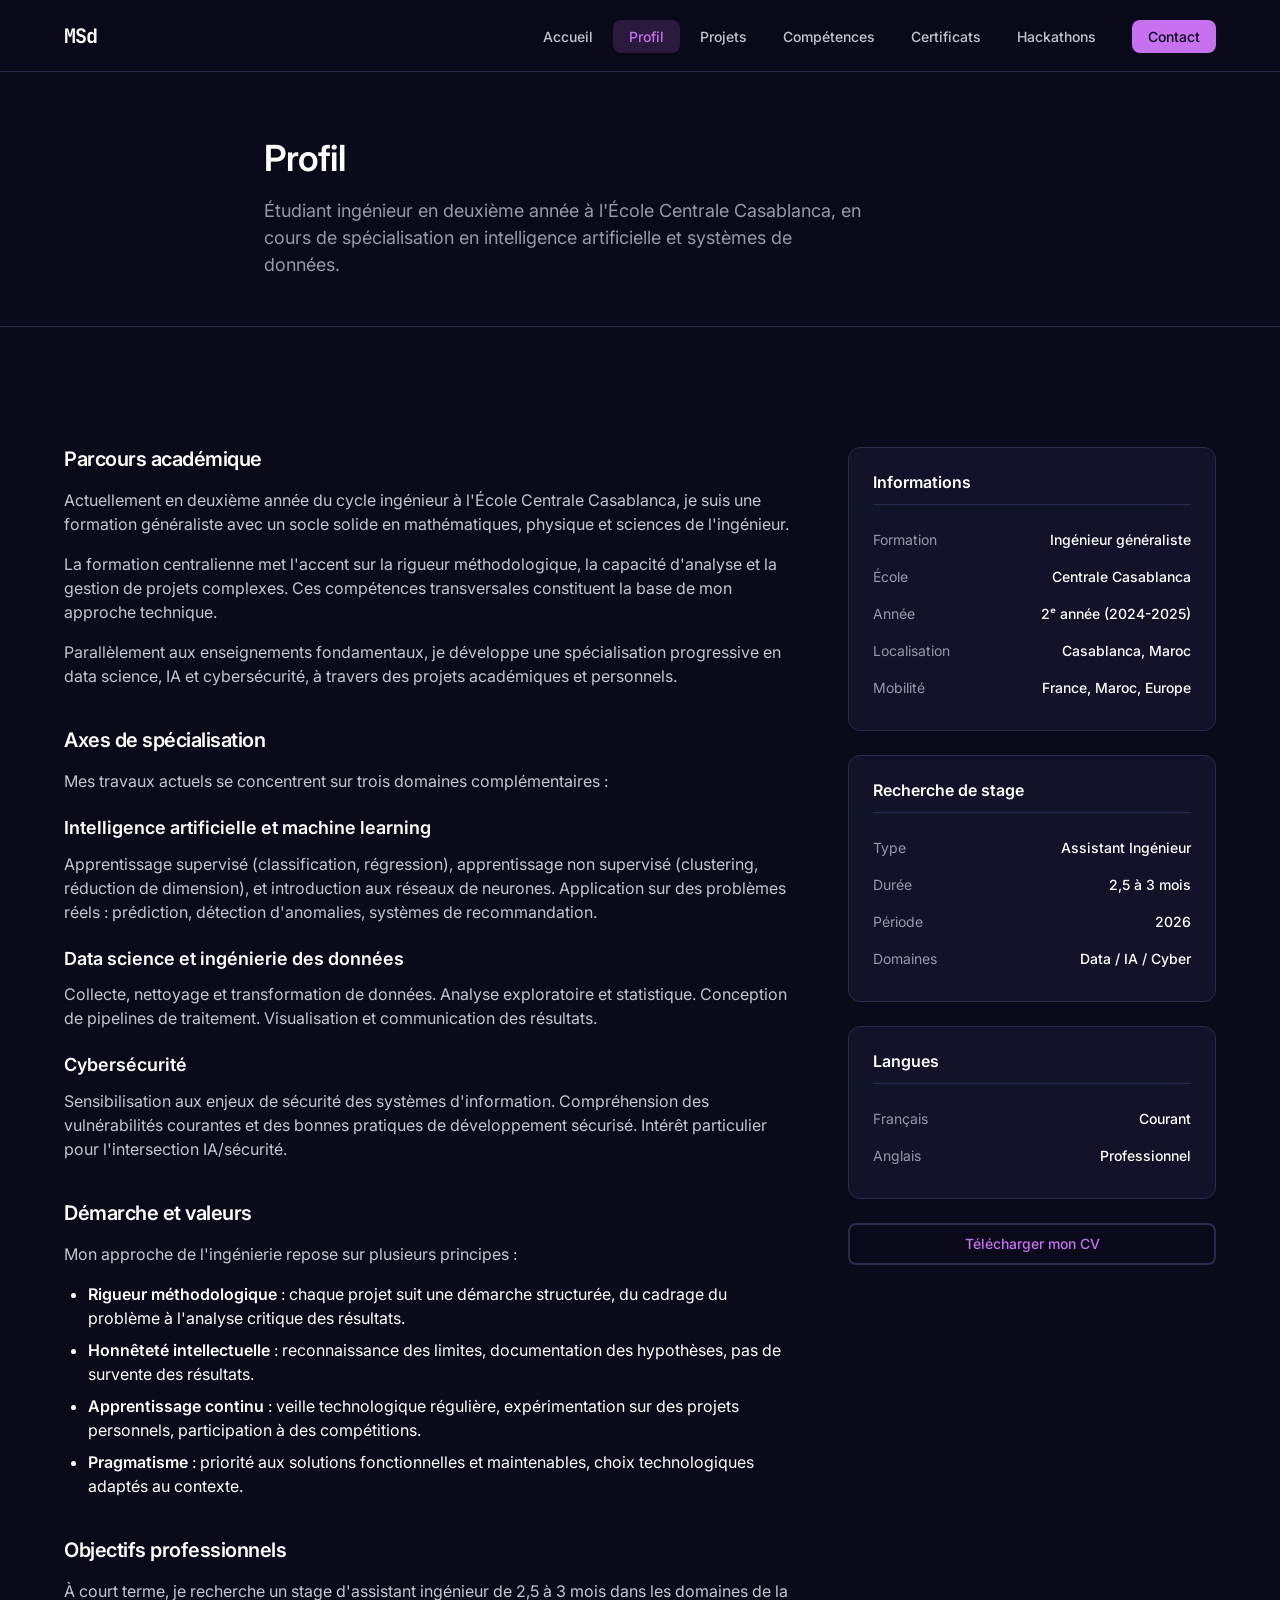
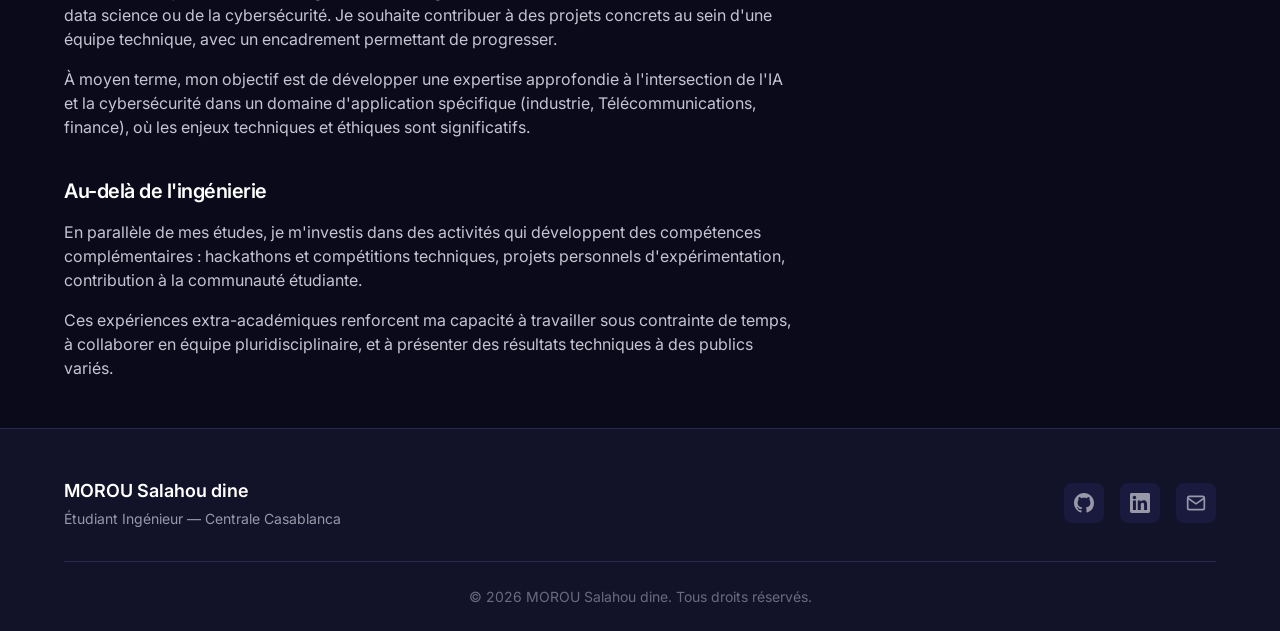
==== about.html @ 81074c02 "Initial commit:portfolio" ====
<!DOCTYPE html>
<html lang="fr">
<head>
    <meta charset="UTF-8">
    <meta name="viewport" content="width=device-width, initial-scale=1.0">
    <meta name="description" content="Profil de MOROU Salahou dine - Étudiant ingénieur centralien spécialisé en IA et Data Science.">
    
    <title>Profil | MOROU Salahou dine</title>
    
    <link rel="preconnect" href="https://fonts.googleapis.com">
    <link rel="preconnect" href="https://fonts.gstatic.com" crossorigin>
    <link href="https://fonts.googleapis.com/css2?family=Inter:wght@300;400;500;600;700&family=JetBrains+Mono:wght@400;500&display=swap" rel="stylesheet">
    
    <link rel="stylesheet" href="css/variables.css">
    <link rel="stylesheet" href="css/base.css">
    <link rel="stylesheet" href="css/components.css">
    <link rel="stylesheet" href="css/layout.css">
    <link rel="stylesheet" href="css/pages.css">
    
    <link rel="icon" type="image/svg+xml" href="assets/favicon.svg">
</head>
<body>
    <!-- Navigation -->
    <nav class="navbar" id="navbar">
        <div class="nav-container">
            <a href="index.html" class="nav-logo">
                <span class="logo-text">MSd</span>
            </a>
            
            <button class="nav-toggle" id="navToggle" aria-label="Menu">
                <span class="hamburger"></span>
            </button>
            
            <ul class="nav-menu" id="navMenu">
                <li><a href="index.html" class="nav-link">Accueil</a></li>
                <li><a href="about.html" class="nav-link active">Profil</a></li>
                <li><a href="projects.html" class="nav-link">Projets</a></li>
                <li><a href="skills.html" class="nav-link">Compétences</a></li>
                <li><a href="certificates.html" class="nav-link">Certificats</a></li>
                <li><a href="hackathons.html" class="nav-link">Hackathons</a></li>
                <li><a href="contact.html" class="nav-link nav-link--cta">Contact</a></li>
            </ul>
        </div>
    </nav>

    <!-- Page Header -->
    <header class="page-header">
        <div class="container">
            <h1 class="page-title">Profil</h1>
            <p class="page-description">
                Étudiant ingénieur en deuxième année à l'École Centrale Casablanca, 
                en cours de spécialisation en intelligence artificielle et systèmes de données.
            </p>
        </div>
    </header>

    <!-- Main Content -->
    <main class="main-content">
        <div class="container">
            <div class="about-content">
                <!-- Main Column -->
                <div class="about-main">
                    <h2>Parcours académique</h2>
                    <p>
                        Actuellement en deuxième année du cycle ingénieur à l'École Centrale 
                        Casablanca, je suis une formation généraliste avec un socle solide en 
                        mathématiques, physique et sciences de l'ingénieur.
                    </p>
                    <p>
                        La formation centralienne met l'accent sur la rigueur méthodologique, 
                        la capacité d'analyse et la gestion de projets complexes. Ces compétences 
                        transversales constituent la base de mon approche technique.
                    </p>
                    <p>
                        Parallèlement aux enseignements fondamentaux, je développe une 
                        spécialisation progressive en data science, IA et cybersécurité, 
                        à travers des projets académiques et personnels.
                    </p>

                    <h2>Axes de spécialisation</h2>
                    <p>
                        Mes travaux actuels se concentrent sur trois domaines complémentaires :
                    </p>
                    
                    <h3 style="font-size: var(--text-lg); margin-top: var(--space-6); margin-bottom: var(--space-3);">
                        Intelligence artificielle et machine learning
                    </h3>
                    <p>
                        Apprentissage supervisé (classification, régression), apprentissage non 
                        supervisé (clustering, réduction de dimension), et introduction aux 
                        réseaux de neurones. Application sur des problèmes réels : prédiction, 
                        détection d'anomalies, systèmes de recommandation.
                    </p>

                    <h3 style="font-size: var(--text-lg); margin-top: var(--space-6); margin-bottom: var(--space-3);">
                        Data science et ingénierie des données
                    </h3>
                    <p>
                        Collecte, nettoyage et transformation de données. Analyse exploratoire 
                        et statistique. Conception de pipelines de traitement. Visualisation 
                        et communication des résultats.
                    </p>

                    <h3 style="font-size: var(--text-lg); margin-top: var(--space-6); margin-bottom: var(--space-3);">
                        Cybersécurité
                    </h3>
                    <p>
                        Sensibilisation aux enjeux de sécurité des systèmes d'information. 
                        Compréhension des vulnérabilités courantes et des bonnes pratiques 
                        de développement sécurisé. Intérêt particulier pour l'intersection 
                        IA/sécurité.
                    </p>

                    <h2>Démarche et valeurs</h2>
                    <p>
                        Mon approche de l'ingénierie repose sur plusieurs principes :
                    </p>
                    <ul style="list-style-type: disc; padding-left: var(--space-6); margin-bottom: var(--space-4);">
                        <li style="margin-bottom: var(--space-2);">
                            <strong>Rigueur méthodologique</strong> : chaque projet suit une 
                            démarche structurée, du cadrage du problème à l'analyse critique 
                            des résultats.
                        </li>
                        <li style="margin-bottom: var(--space-2);">
                            <strong>Honnêteté intellectuelle</strong> : reconnaissance des 
                            limites, documentation des hypothèses, pas de survente des résultats.
                        </li>
                        <li style="margin-bottom: var(--space-2);">
                            <strong>Apprentissage continu</strong> : veille technologique 
                            régulière, expérimentation sur des projets personnels, 
                            participation à des compétitions.
                        </li>
                        <li style="margin-bottom: var(--space-2);">
                            <strong>Pragmatisme</strong> : priorité aux solutions fonctionnelles 
                            et maintenables, choix technologiques adaptés au contexte.
                        </li>
                    </ul>

                    <h2>Objectifs professionnels</h2>
                    <p>
                        À court terme, je recherche un stage d'assistant ingénieur de 2,5 à 3 mois 
                        dans les domaines de la data science ou de la cybersécurité. Je souhaite contribuer à des projets concrets au sein 
                        d'une équipe technique, avec un encadrement permettant de progresser.
                    </p>
                    <p>
                        À moyen terme, mon objectif est de développer une expertise approfondie 
                        à l'intersection de l'IA et la cybersécurité dans un domaine d'application spécifique 
                        (industrie, Télécommunications, finance), où les enjeux techniques 
                        et éthiques sont significatifs.
                    </p>

                    <h2>Au-delà de l'ingénierie</h2>
                    <p>
                        En parallèle de mes études, je m'investis dans des activités qui 
                        développent des compétences complémentaires : hackathons et 
                        compétitions techniques, projets personnels d'expérimentation, 
                        contribution à la communauté étudiante.
                    </p>
                    <p>
                        Ces expériences extra-académiques renforcent ma capacité à travailler 
                        sous contrainte de temps, à collaborer en équipe pluridisciplinaire, 
                        et à présenter des résultats techniques à des publics variés.
                    </p>
                </div>

                <!-- Sidebar -->
                <aside class="about-sidebar">
                    <div class="info-card">
                        <h3>Informations</h3>
                        <div class="info-item">
                            <span class="info-label">Formation</span>
                            <span class="info-value">Ingénieur généraliste</span>
                        </div>
                        <div class="info-item">
                            <span class="info-label">École</span>
                            <span class="info-value">Centrale Casablanca</span>
                        </div>
                        <div class="info-item">
                            <span class="info-label">Année</span>
                            <span class="info-value">2ᵉ année (2024-2025)</span>
                        </div>
                        <div class="info-item">
                            <span class="info-label">Localisation</span>
                            <span class="info-value">Casablanca, Maroc</span>
                        </div>
                        <div class="info-item">
                            <span class="info-label">Mobilité</span>
                            <span class="info-value">France, Maroc, Europe</span>
                        </div>
                    </div>

                    <div class="info-card">
                        <h3>Recherche de stage</h3>
                        <div class="info-item">
                            <span class="info-label">Type</span>
                            <span class="info-value">Assistant Ingénieur</span>
                        </div>
                        <div class="info-item">
                            <span class="info-label">Durée</span>
                            <span class="info-value">2,5 à 3 mois</span>
                        </div>
                        <div class="info-item">
                            <span class="info-label">Période</span>
                            <span class="info-value">2026</span>
                        </div>
                        <div class="info-item">
                            <span class="info-label">Domaines</span>
                            <span class="info-value">Data / IA / Cyber</span>
                        </div>
                    </div>

                    <div class="info-card">
                        <h3>Langues</h3>
                        <div class="info-item">
                            <span class="info-label">Français</span>
                            <span class="info-value">Courant</span>
                        </div>
                        <div class="info-item">
                            <span class="info-label">Anglais</span>
                            <span class="info-value">Professionnel</span>
                        </div>
                        
                    </div>

                    <a href="assets/cv-morou-salahou-dine.pdf" class="btn btn--primary" style="width: 100%;" download>
                        Télécharger mon CV
                    </a>
                </aside>
            </div>
        </div>
    </main>

    <!-- Footer -->
    <footer class="footer">
        <div class="container">
            <div class="footer-content">
                <div class="footer-info">
                    <p class="footer-name">MOROU Salahou dine</p>
                    <p class="footer-role">Étudiant Ingénieur — Centrale Casablanca</p>
                </div>
                
                <div class="footer-links">
                    <a href="https://github.com/" target="_blank" rel="noopener noreferrer" aria-label="GitHub">
                        <svg width="20" height="20" viewBox="0 0 24 24" fill="currentColor">
                            <path d="M12 0C5.37 0 0 5.37 0 12c0 5.31 3.435 9.795 8.205 11.385.6.105.825-.255.825-.57 0-.285-.015-1.23-.015-2.235-3.015.555-3.795-.735-4.035-1.41-.135-.345-.72-1.41-1.23-1.695-.42-.225-1.02-.78-.015-.795.945-.015 1.62.87 1.845 1.23 1.08 1.815 2.805 1.305 3.495.99.105-.78.42-1.305.765-1.605-2.67-.3-5.46-1.335-5.46-5.925 0-1.305.465-2.385 1.23-3.225-.12-.3-.54-1.53.12-3.18 0 0 1.005-.315 3.3 1.23.96-.27 1.98-.405 3-.405s2.04.135 3 .405c2.295-1.56 3.3-1.23 3.3-1.23.66 1.65.24 2.88.12 3.18.765.84 1.23 1.905 1.23 3.225 0 4.605-2.805 5.625-5.475 5.925.435.375.81 1.095.81 2.22 0 1.605-.015 2.895-.015 3.3 0 .315.225.69.825.57A12.02 12.02 0 0024 12c0-6.63-5.37-12-12-12z"/>
                        </svg>
                    </a>
                    <a href="https://linkedin.com/" target="_blank" rel="noopener noreferrer" aria-label="LinkedIn">
                        <svg width="20" height="20" viewBox="0 0 24 24" fill="currentColor">
                            <path d="M20.447 20.452h-3.554v-5.569c0-1.328-.027-3.037-1.852-3.037-1.853 0-2.136 1.445-2.136 2.939v5.667H9.351V9h3.414v1.561h.046c.477-.9 1.637-1.85 3.37-1.85 3.601 0 4.267 2.37 4.267 5.455v6.286zM5.337 7.433c-1.144 0-2.063-.926-2.063-2.065 0-1.138.92-2.063 2.063-2.063 1.14 0 2.064.925 2.064 2.063 0 1.139-.925 2.065-2.064 2.065zm1.782 13.019H3.555V9h3.564v11.452zM22.225 0H1.771C.792 0 0 .774 0 1.729v20.542C0 23.227.792 24 1.771 24h20.451C23.2 24 24 23.227 24 22.271V1.729C24 .774 23.2 0 22.222 0h.003z"/>
                        </svg>
                    </a>
                    <a href="mailto:contact@example.com" aria-label="Email">
                        <svg width="20" height="20" viewBox="0 0 24 24" fill="none" stroke="currentColor" stroke-width="2">
                            <path d="M4 4h16c1.1 0 2 .9 2 2v12c0 1.1-.9 2-2 2H4c-1.1 0-2-.9-2-2V6c0-1.1.9-2 2-2z"/>
                            <polyline points="22,6 12,13 2,6"/>
                        </svg>
                    </a>
                </div>
            </div>
            
            <div class="footer-bottom">
                <p>&copy; 2026 MOROU Salahou dine. Tous droits réservés.</p>
            </div>
        </div>
    </footer>

    <script src="js/main.js"></script>
</body>
</html>
---- css/variables.css ----
/*
 * Design System - Portfolio MOROU Salahou dine
 * 
 * Palette de couleurs : sobre, professionnelle, orientée ingénieur
 * - Bleu foncé : sérieux, confiance, technologie
 * - Gris neutres : clarté, lisibilité
 * - Accent cyan : modernité sans excès
 * 
 * Typographie :
 * - Inter : corps de texte (lisibilité optimale)
 * - JetBrains Mono : code et éléments techniques
 */

:root {
    /* ========================================
       COULEURS PRINCIPALES
       ======================================== */
    
    /* Couleurs de base - Thème sombre violet/bleu */
    --color-bg-primary: #0a0a1a;
    --color-bg-secondary: #121229;
    --color-bg-tertiary: #1a1a3e;
    --color-bg-code: #0a0a1a;
    
    /* Texte */
    --color-text-primary: #ffffff;
    --color-text-secondary: #c5c5d2;
    --color-text-tertiary: #9898a9;
    --color-text-muted: #6b6b7d;
    --color-text-inverse: #0a0a1a;
    
    /* Accent principal - Violet/Rose */
    --color-accent-primary: #c770f0;
    --color-accent-primary-hover: #b055d8;
    --color-accent-primary-light: #2a1a3e;
    
    /* Accent secondaire - Rose/Magenta */
    --color-accent-secondary: #dd5ba8;
    --color-accent-secondary-hover: #c74897;
    --color-accent-secondary-light: #3a1a2e;
    
    /* États et feedback */
    --color-success: #059669;
    --color-success-light: #D1FAE5;
    --color-warning: #D97706;
    --color-warning-light: #FEF3C7;
    --color-error: #DC2626;
    --color-error-light: #FEE2E2;
    
    /* Bordures et séparateurs */
    --color-border: #2a2a4e;
    --color-border-light: #1a1a3e;
    --color-border-focus: #c770f0;
    
    /* Ombres */
    --shadow-sm: 0 1px 2px 0 rgba(0, 0, 0, 0.05);
    --shadow-md: 0 4px 6px -1px rgba(0, 0, 0, 0.1), 0 2px 4px -1px rgba(0, 0, 0, 0.06);
    --shadow-lg: 0 10px 15px -3px rgba(0, 0, 0, 0.1), 0 4px 6px -2px rgba(0, 0, 0, 0.05);
    --shadow-xl: 0 20px 25px -5px rgba(0, 0, 0, 0.1), 0 10px 10px -5px rgba(0, 0, 0, 0.04);
    
    /* ========================================
       TYPOGRAPHIE
       ======================================== */
    
    /* Familles de polices */
    --font-sans: 'Inter', -apple-system, BlinkMacSystemFont, 'Segoe UI', Roboto, sans-serif;
    --font-mono: 'JetBrains Mono', 'Fira Code', 'Consolas', monospace;
    
    /* Tailles de police */
    --text-xs: 0.75rem;      /* 12px */
    --text-sm: 0.875rem;     /* 14px */
    --text-base: 1rem;       /* 16px */
    --text-lg: 1.125rem;     /* 18px */
    --text-xl: 1.25rem;      /* 20px */
    --text-2xl: 1.5rem;      /* 24px */
    --text-3xl: 1.875rem;    /* 30px */
    --text-4xl: 2.25rem;     /* 36px */
    --text-5xl: 3rem;        /* 48px */
    
    /* Hauteurs de ligne */
    --leading-tight: 1.25;
    --leading-snug: 1.375;
    --leading-normal: 1.5;
    --leading-relaxed: 1.625;
    --leading-loose: 2;
    
    /* Graisse de police */
    --font-light: 300;
    --font-normal: 400;
    --font-medium: 500;
    --font-semibold: 600;
    --font-bold: 700;
    
    /* Espacement des lettres */
    --tracking-tight: -0.025em;
    --tracking-normal: 0;
    --tracking-wide: 0.025em;
    
    /* ========================================
       ESPACEMENTS
       ======================================== */
    
    --space-1: 0.25rem;   /* 4px */
    --space-2: 0.5rem;    /* 8px */
    --space-3: 0.75rem;   /* 12px */
    --space-4: 1rem;      /* 16px */
    --space-5: 1.25rem;   /* 20px */
    --space-6: 1.5rem;    /* 24px */
    --space-8: 2rem;      /* 32px */
    --space-10: 2.5rem;   /* 40px */
    --space-12: 3rem;     /* 48px */
    --space-16: 4rem;     /* 64px */
    --space-20: 5rem;     /* 80px */
    --space-24: 6rem;     /* 96px */
    
    /* ========================================
       LAYOUT
       ======================================== */
    
    --container-max: 1200px;
    --container-narrow: 800px;
    --container-wide: 1400px;
    
    --navbar-height: 72px;
    
    /* Rayons de bordure */
    --radius-sm: 0.25rem;  /* 4px */
    --radius-md: 0.5rem;   /* 8px */
    --radius-lg: 0.75rem;  /* 12px */
    --radius-xl: 1rem;     /* 16px */
    --radius-full: 9999px;
    
    /* ========================================
       TRANSITIONS
       ======================================== */
    
    --transition-fast: 150ms ease;
    --transition-normal: 250ms ease;
    --transition-slow: 350ms ease;
    
    /* ========================================
       Z-INDEX
       ======================================== */
    
    --z-dropdown: 100;
    --z-sticky: 200;
    --z-fixed: 300;
    --z-modal-backdrop: 400;
    --z-modal: 500;
    --z-tooltip: 600;
}

/* ========================================
   MODE SOMBRE (optionnel)
   ======================================== */

@media (prefers-color-scheme: dark) {
    :root {
        --color-bg-primary: #0F172A;
        --color-bg-secondary: #1E293B;
        --color-bg-tertiary: #334155;
        --color-bg-code: #0F172A;
        
        --color-text-primary: #F8FAFC;
        --color-text-secondary: #CBD5E1;
        --color-text-tertiary: #94A3B8;
        --color-text-muted: #64748B;
        
        --color-accent-primary: #3B82F6;
        --color-accent-primary-hover: #60A5FA;
        --color-accent-primary-light: #1E3A5F;
        
        --color-accent-secondary: #22D3EE;
        --color-accent-secondary-hover: #67E8F9;
        --color-accent-secondary-light: #164E63;
        
        --color-border: #334155;
        --color-border-light: #1E293B;
        --color-border-focus: #3B82F6;
        
        --shadow-sm: 0 1px 2px 0 rgba(0, 0, 0, 0.3);
        --shadow-md: 0 4px 6px -1px rgba(0, 0, 0, 0.4), 0 2px 4px -1px rgba(0, 0, 0, 0.3);
        --shadow-lg: 0 10px 15px -3px rgba(0, 0, 0, 0.4), 0 4px 6px -2px rgba(0, 0, 0, 0.3);
    }
}
---- css/base.css ----
/*
 * Styles de base - Reset et éléments fondamentaux
 */

/* Reset CSS moderne */
*,
*::before,
*::after {
    box-sizing: border-box;
    margin: 0;
    padding: 0;
}

/* Comportement de scroll fluide */
html {
    scroll-behavior: smooth;
    -webkit-text-size-adjust: 100%;
}

/* Corps du document */
body {
    font-family: var(--font-sans);
    font-size: var(--text-base);
    font-weight: var(--font-normal);
    line-height: var(--leading-normal);
    color: var(--color-text-primary);
    background-color: var(--color-bg-primary);
    -webkit-font-smoothing: antialiased;
    -moz-osx-font-smoothing: grayscale;
}

/* Liens */
a {
    color: var(--color-accent-primary);
    text-decoration: none;
    transition: color var(--transition-fast);
}

a:hover {
    color: var(--color-accent-primary-hover);
}

a:focus-visible {
    outline: 2px solid var(--color-border-focus);
    outline-offset: 2px;
    border-radius: var(--radius-sm);
}

/* Images */
img,
picture,
video,
canvas,
svg {
    display: block;
    max-width: 100%;
    height: auto;
}

/* Formulaires */
input,
button,
textarea,
select {
    font: inherit;
    color: inherit;
}

button {
    cursor: pointer;
    background: none;
    border: none;
}

/* Listes */
ul,
ol {
    list-style: none;
}

/* Titres */
h1, h2, h3, h4, h5, h6 {
    font-weight: var(--font-semibold);
    line-height: var(--leading-tight);
    color: var(--color-text-primary);
}

h1 {
    font-size: var(--text-4xl);
    letter-spacing: var(--tracking-tight);
}

h2 {
    font-size: var(--text-3xl);
    letter-spacing: var(--tracking-tight);
}

h3 {
    font-size: var(--text-xl);
}

h4 {
    font-size: var(--text-lg);
}

/* Paragraphes */
p {
    margin-bottom: var(--space-4);
    color: var(--color-text-secondary);
}

p:last-child {
    margin-bottom: 0;
}

/* Strong et emphasis */
strong {
    font-weight: var(--font-semibold);
    color: var(--color-text-primary);
}

em {
    font-style: italic;
}

/* Code inline */
code {
    font-family: var(--font-mono);
    font-size: 0.9em;
    padding: 0.125em 0.375em;
    background-color: var(--color-bg-tertiary);
    border-radius: var(--radius-sm);
}

/* Blocs de code */
pre {
    font-family: var(--font-mono);
    font-size: var(--text-sm);
    line-height: var(--leading-relaxed);
    overflow-x: auto;
    padding: var(--space-4);
    background-color: var(--color-bg-code);
    border-radius: var(--radius-md);
}

pre code {
    padding: 0;
    background: none;
    font-size: inherit;
}

/* Blockquotes */
blockquote {
    padding-left: var(--space-4);
    border-left: 3px solid var(--color-accent-primary);
    color: var(--color-text-secondary);
    font-style: italic;
}

/* Tables */
table {
    width: 100%;
    border-collapse: collapse;
}

th,
td {
    padding: var(--space-3) var(--space-4);
    text-align: left;
    border-bottom: 1px solid var(--color-border);
}

th {
    font-weight: var(--font-semibold);
    color: var(--color-text-primary);
    background-color: var(--color-bg-tertiary);
}

/* HR */
hr {
    border: none;
    border-top: 1px solid var(--color-border);
    margin: var(--space-8) 0;
}

/* Selection */
::selection {
    background-color: var(--color-accent-primary);
    color: var(--color-text-inverse);
}

/* Focus visible pour accessibilité */
:focus-visible {
    outline: 2px solid var(--color-border-focus);
    outline-offset: 2px;
}

/* Scroll bar personnalisée */
::-webkit-scrollbar {
    width: 8px;
    height: 8px;
}

::-webkit-scrollbar-track {
    background: var(--color-bg-tertiary);
}

::-webkit-scrollbar-thumb {
    background: var(--color-text-muted);
    border-radius: var(--radius-full);
}

::-webkit-scrollbar-thumb:hover {
    background: var(--color-text-tertiary);
}

/* Utilitaires de visibilité */
.sr-only {
    position: absolute;
    width: 1px;
    height: 1px;
    padding: 0;
    margin: -1px;
    overflow: hidden;
    clip: rect(0, 0, 0, 0);
    white-space: nowrap;
    border: 0;
}

/* Container principal */
.container {
    width: 100%;
    max-width: var(--container-max);
    margin: 0 auto;
    padding: 0 var(--space-6);
}

.container--narrow {
    max-width: var(--container-narrow);
}

.container--wide {
    max-width: var(--container-wide);
}

/* Sections */
.section {
    padding: var(--space-20) 0;
}

.section-title {
    margin-bottom: var(--space-4);
}

.section-subtitle {
    font-size: var(--text-lg);
    color: var(--color-text-tertiary);
    max-width: 600px;
}

.section-header {
    display: flex;
    justify-content: space-between;
    align-items: flex-start;
    gap: var(--space-6);
    margin-bottom: var(--space-10);
    flex-wrap: wrap;
}

/* Responsive */
@media (max-width: 768px) {
    h1 {
        font-size: var(--text-3xl);
    }
    
    h2 {
        font-size: var(--text-2xl);
    }
    
    .section {
        padding: var(--space-12) 0;
    }
    
    .container {
        padding: 0 var(--space-4);
    }
}
---- css/components.css ----
/*
 * Composants réutilisables
 */

/* ========================================
   BOUTONS
   ======================================== */

.btn {
    display: inline-flex;
    align-items: center;
    justify-content: center;
    gap: var(--space-2);
    padding: var(--space-3) var(--space-6);
    font-size: var(--text-sm);
    font-weight: var(--font-medium);
    line-height: 1;
    text-decoration: none;
    border-radius: var(--radius-md);
    transition: all var(--transition-fast);
    cursor: pointer;
    border: 2px solid transparent;
}

.btn:focus-visible {
    outline: 2px solid var(--color-border-focus);
    outline-offset: 2px;
}

/* Bouton primaire */
.btn--primary {
    background-color: transparent;
    color: var(--color-accent-primary);
    border-color: var(--color-border);
}

.btn--primary:hover {
    background-color: var(--color-bg-tertiary);
    border-color: var(--color-accent-primary);
    color: var(--color-accent-primary);
}

/* Bouton secondaire */
.btn--secondary {
    background-color: transparent;
    color: var(--color-accent-primary);
    border-color: var(--color-border);
}

.btn--secondary:hover {
    background-color: var(--color-bg-tertiary);
    border-color: var(--color-accent-primary);
    color: var(--color-accent-primary);
}

/* Bouton ghost */
.btn--ghost {
    background-color: transparent;
    color: var(--color-text-secondary);
    padding: var(--space-2) var(--space-4);
}

.btn--ghost:hover {
    color: var(--color-accent-primary);
    background-color: var(--color-accent-primary-light);
}

/* Tailles */
.btn--small {
    padding: var(--space-2) var(--space-4);
    font-size: var(--text-xs);
}

.btn--large {
    padding: var(--space-4) var(--space-8);
    font-size: var(--text-base);
}

/* ========================================
   BADGES / TAGS
   ======================================== */

.badge {
    display: inline-flex;
    align-items: center;
    padding: var(--space-1) var(--space-3);
    font-size: var(--text-xs);
    font-weight: var(--font-medium);
    border-radius: var(--radius-full);
    background-color: var(--color-bg-tertiary);
    color: var(--color-text-secondary);
}

.badge--primary {
    background-color: var(--color-accent-primary-light);
    color: var(--color-accent-primary);
}

.badge--secondary {
    background-color: var(--color-accent-secondary-light);
    color: var(--color-accent-secondary);
}

.badge--success {
    background-color: var(--color-success-light);
    color: var(--color-success);
}

/* ========================================
   CARDS
   ======================================== */

.card {
    background-color: var(--color-bg-secondary);
    border: 1px solid var(--color-border);
    border-radius: var(--radius-lg);
    padding: var(--space-6);
    transition: all var(--transition-normal);
    position: relative;
    overflow: hidden;
}

.card::before {
    content: '';
    position: absolute;
    top: 0;
    left: 0;
    width: 100%;
    height: 2px;
    background: linear-gradient(90deg, #c770f0, #dd5ba8);
    transform: scaleX(0);
    transform-origin: left;
    transition: transform var(--transition-normal);
}

.card:hover {
    box-shadow: var(--shadow-md), 0 0 30px rgba(199, 112, 240, 0.2);
    border-color: var(--color-accent-primary);
    transform: translateY(-8px);
}

.card:hover::before {
    transform: scaleX(1);
}

.card-header {
    display: flex;
    align-items: center;
    gap: var(--space-2);
    margin-bottom: var(--space-4);
}

.card-title {
    font-size: var(--text-lg);
    font-weight: var(--font-semibold);
    margin-bottom: var(--space-2);
}

.card-description {
    color: var(--color-text-tertiary);
    font-size: var(--text-sm);
}

/* ========================================
   FORMULAIRES
   ======================================== */

.form-group {
    margin-bottom: var(--space-6);
}

.form-label {
    display: block;
    font-size: var(--text-sm);
    font-weight: var(--font-medium);
    color: var(--color-text-primary);
    margin-bottom: var(--space-2);
}

.form-input,
.form-textarea,
.form-select {
    width: 100%;
    padding: var(--space-3) var(--space-4);
    font-size: var(--text-base);
    color: var(--color-text-primary);
    background-color: var(--color-bg-secondary);
    border: 1px solid var(--color-border);
    border-radius: var(--radius-md);
    transition: border-color var(--transition-fast), box-shadow var(--transition-fast);
}

.form-input:focus,
.form-textarea:focus,
.form-select:focus {
    outline: none;
    border-color: var(--color-border-focus);
    box-shadow: 0 0 0 3px var(--color-accent-primary-light);
}

.form-input::placeholder,
.form-textarea::placeholder {
    color: var(--color-text-muted);
}

.form-textarea {
    min-height: 150px;
    resize: vertical;
}

.form-hint {
    font-size: var(--text-sm);
    color: var(--color-text-muted);
    margin-top: var(--space-1);
}

.form-error {
    font-size: var(--text-sm);
    color: var(--color-error);
    margin-top: var(--space-1);
}

/* ========================================
   INDICATEUR DE STATUT
   ======================================== */

.status-indicator {
    width: 8px;
    height: 8px;
    border-radius: 50%;
    background-color: var(--color-success);
    animation: pulse 2s infinite;
}

@keyframes pulse {
    0%, 100% {
        opacity: 1;
    }
    50% {
        opacity: 0.5;
    }
}

/* ========================================
   PROGRESS BAR
   ======================================== */

.progress {
    height: 6px;
    background-color: var(--color-bg-tertiary);
    border-radius: var(--radius-full);
    overflow: hidden;
}

.progress-bar {
    height: 100%;
    background-color: var(--color-accent-primary);
    border-radius: var(--radius-full);
    transition: width var(--transition-slow);
}

.progress-bar--secondary {
    background-color: var(--color-accent-secondary);
}

/* ========================================
   SKILL LEVEL INDICATOR
   ======================================== */

.skill-level {
    display: flex;
    gap: var(--space-1);
}

.skill-level-dot {
    width: 8px;
    height: 8px;
    border-radius: 50%;
    background-color: var(--color-bg-tertiary);
}

.skill-level-dot.active {
    background-color: var(--color-accent-primary);
}

/* ========================================
   TIMELINE
   ======================================== */

.timeline {
    position: relative;
    padding-left: var(--space-8);
}

.timeline::before {
    content: '';
    position: absolute;
    left: 0;
    top: 0;
    bottom: 0;
    width: 2px;
    background-color: var(--color-border);
}

.timeline-item {
    position: relative;
    padding-bottom: var(--space-8);
}

.timeline-item:last-child {
    padding-bottom: 0;
}

.timeline-item::before {
    content: '';
    position: absolute;
    left: calc(-1 * var(--space-8) - 4px);
    top: 4px;
    width: 10px;
    height: 10px;
    border-radius: 50%;
    background-color: var(--color-accent-primary);
    border: 2px solid var(--color-bg-primary);
}

.timeline-date {
    font-size: var(--text-sm);
    color: var(--color-text-muted);
    margin-bottom: var(--space-1);
}

.timeline-title {
    font-weight: var(--font-semibold);
    margin-bottom: var(--space-2);
}

.timeline-content {
    color: var(--color-text-secondary);
}

/* ========================================
   TAGS / TECH STACK
   ======================================== */

.tag-list {
    display: flex;
    flex-wrap: wrap;
    gap: var(--space-2);
}

.tag {
    display: inline-block;
    padding: var(--space-1) var(--space-3);
    font-size: var(--text-xs);
    font-weight: var(--font-medium);
    font-family: var(--font-mono);
    color: var(--color-accent-secondary);
    background-color: var(--color-accent-secondary-light);
    border-radius: var(--radius-sm);
}

/* ========================================
   TOOLTIP
   ======================================== */

.tooltip {
    position: relative;
}

.tooltip::after {
    content: attr(data-tooltip);
    position: absolute;
    bottom: 100%;
    left: 50%;
    transform: translateX(-50%);
    padding: var(--space-2) var(--space-3);
    font-size: var(--text-xs);
    color: var(--color-text-inverse);
    background-color: var(--color-text-primary);
    border-radius: var(--radius-md);
    white-space: nowrap;
    opacity: 0;
    visibility: hidden;
    transition: all var(--transition-fast);
    pointer-events: none;
    margin-bottom: var(--space-2);
}

.tooltip:hover::after {
    opacity: 1;
    visibility: visible;
}

/* ========================================
   ALERT / CALLOUT
   ======================================== */

.alert {
    padding: var(--space-4);
    border-radius: var(--radius-md);
    border-left: 4px solid;
}

.alert--info {
    background-color: var(--color-accent-primary-light);
    border-color: var(--color-accent-primary);
    color: var(--color-accent-primary);
}

.alert--success {
    background-color: var(--color-success-light);
    border-color: var(--color-success);
    color: var(--color-success);
}

.alert--warning {
    background-color: var(--color-warning-light);
    border-color: var(--color-warning);
    color: var(--color-warning);
}

/* ========================================
   DIVIDER
   ======================================== */

.divider {
    height: 1px;
    background-color: var(--color-border);
    margin: var(--space-8) 0;
}

.divider--with-text {
    display: flex;
    align-items: center;
    gap: var(--space-4);
}

.divider--with-text::before,
.divider--with-text::after {
    content: '';
    flex: 1;
    height: 1px;
    background-color: var(--color-border);
}

/* ========================================
   ICON WRAPPER
   ======================================== */

.icon-wrapper {
    display: flex;
    align-items: center;
    justify-content: center;
    width: 48px;
    height: 48px;
    border-radius: var(--radius-lg);
    background-color: var(--color-accent-primary-light);
    color: var(--color-accent-primary);
}

.icon-wrapper--secondary {
    background-color: var(--color-accent-secondary-light);
    color: var(--color-accent-secondary);
}

.icon-wrapper--large {
    width: 64px;
    height: 64px;
}
---- css/layout.css ----
/*
 * Layout - Navigation, Footer et structures principales
 */

/* ========================================
   NAVIGATION
   ======================================== */

.navbar {
    position: fixed;
    top: 0;
    left: 0;
    right: 0;
    height: var(--navbar-height);
    background-color: rgba(10, 10, 26, 0.95);
    backdrop-filter: blur(10px);
    border-bottom: 1px solid var(--color-border);
    z-index: var(--z-fixed);
    transition: all var(--transition-normal);
}

.navbar.scrolled {
    box-shadow: var(--shadow-md);
}

.nav-container {
    display: flex;
    align-items: center;
    justify-content: space-between;
    height: 100%;
    max-width: var(--container-max);
    margin: 0 auto;
    padding: 0 var(--space-6);
}

.nav-logo {
    display: flex;
    align-items: center;
    text-decoration: none;
}

.logo-text {
    font-size: var(--text-xl);
    font-weight: var(--font-bold);
    color: var(--color-text-primary);
    font-family: var(--font-mono);
    letter-spacing: -0.05em;
}

.nav-menu {
    display: flex;
    align-items: center;
    gap: var(--space-1);
}

.nav-link {
    padding: var(--space-2) var(--space-4);
    font-size: var(--text-sm);
    font-weight: var(--font-medium);
    color: var(--color-text-secondary);
    text-decoration: none;
    border-radius: var(--radius-md);
    transition: all var(--transition-fast);
}

.nav-link:hover {
    color: var(--color-text-primary);
    background-color: var(--color-bg-tertiary);
}

.nav-link.active {
    color: var(--color-accent-primary);
    background-color: var(--color-accent-primary-light);
}

.nav-link--cta {
    background-color: var(--color-accent-primary);
    color: var(--color-text-inverse);
    margin-left: var(--space-4);
}

.nav-link--cta:hover {
    background-color: var(--color-accent-primary-hover);
    color: var(--color-text-inverse);
}

/* Navigation mobile */
.nav-toggle {
    display: none;
    flex-direction: column;
    gap: 5px;
    padding: var(--space-2);
    cursor: pointer;
    z-index: calc(var(--z-fixed) + 1);
}

.hamburger,
.hamburger::before,
.hamburger::after {
    display: block;
    width: 24px;
    height: 2px;
    background-color: var(--color-text-primary);
    transition: all var(--transition-fast);
}

.hamburger {
    position: relative;
}

.hamburger::before,
.hamburger::after {
    content: '';
    position: absolute;
    left: 0;
}

.hamburger::before {
    top: -7px;
}

.hamburger::after {
    top: 7px;
}

/* État ouvert du menu mobile */
.nav-toggle.active .hamburger {
    background-color: transparent;
}

.nav-toggle.active .hamburger::before {
    top: 0;
    transform: rotate(45deg);
}

.nav-toggle.active .hamburger::after {
    top: 0;
    transform: rotate(-45deg);
}

@media (max-width: 768px) {
    .nav-toggle {
        display: flex;
    }
    
    .nav-menu {
        position: fixed;
        top: 0;
        right: -100%;
        width: 280px;
        height: 100vh;
        flex-direction: column;
        align-items: flex-start;
        justify-content: flex-start;
        padding: calc(var(--navbar-height) + var(--space-8)) var(--space-6);
        background-color: var(--color-bg-secondary);
        box-shadow: var(--shadow-xl);
        transition: right var(--transition-normal);
        gap: var(--space-2);
    }
    
    .nav-menu.active {
        right: 0;
    }
    
    .nav-link {
        width: 100%;
        padding: var(--space-3) var(--space-4);
    }
    
    .nav-link--cta {
        margin-left: 0;
        margin-top: var(--space-4);
        text-align: center;
    }
}

/* ========================================
   HERO SECTION
   ======================================== */

.hero {
    min-height: 100vh;
    display: flex;
    align-items: center;
    padding-top: var(--navbar-height);
    background: linear-gradient(135deg, #0a0a1a 0%, #1a0a2e 50%, #0a0a1a 100%);
    position: relative;
    overflow: hidden;
}

.hero::before {
    content: '';
    position: absolute;
    top: 0;
    left: 0;
    right: 0;
    position: relative;
    z-index: 1;
    bottom: 0;
    background-image: 
        radial-gradient(circle at 20% 30%, rgba(199, 112, 240, 0.1) 0%, transparent 50%),
        radial-gradient(circle at 80% 70%, rgba(221, 91, 168, 0.1) 0%, transparent 50%);
    pointer-events: none;
}

.hero-container {
    display: grid;
    grid-template-columns: auto 1fr 1fr;
    gap: var(--space-16);
    align-items: center;
    max-width: var(--container-max);
    margin: 0 auto;
    padding: var(--space-12) var(--space-6);
}

/* Section de la photo de profil */
.hero-profile {
    display: flex;
    justify-content: center;
    align-items: center;
}

.profile-image-wrapper {
    width: 250px;
    height: 250px;
    border-radius: 50%;
    background-color: white;
    padding: 10px;
    box-shadow: 0 10px 30px rgba(0, 0, 0, 0.3);
    display: flex;
    align-items: center;
    justify-content: center;
    position: relative;
    z-index: 2;
}

.profile-image {
    width: 100%;
    height: 100%;
    border-radius: 50%;
    object-fit: cover;
    border: 3px solid var(--color-accent-primary);
}

.hero-subtitle {
    font-size: var(--text-sm);
    font-weight: var(--font-medium);
    color: var(--color-accent-primary);
    text-transform: uppercase;
    letter-spacing: var(--tracking-wide);
    margin-bottom: var(--space-4);
}

.hero-title {
    font-size: var(--text-5xl);
    font-weight: var(--font-bold);
    line-height: 1.1;
    margin-bottom: var(--space-6);
    letter-spacing: var(--tracking-tight);
    color: var(--color-text-primary);
}

@supports (-webkit-background-clip: text) {
    .hero-title {
        background: linear-gradient(135deg, #ffffff 0%, #c770f0 100%);
        -webkit-background-clip: text;
        -webkit-text-fill-color: transparent;
        background-clip: text;
    }
}

.hero-description {
    font-size: var(--text-lg);
    color: var(--color-text-secondary);
    margin-bottom: var(--space-4);
    max-width: 540px;
}

.hero-focus {
    font-size: var(--text-base);
    color: var(--color-text-tertiary);
    margin-bottom: var(--space-8);
    max-width: 540px;
}

.hero-actions {
    display: flex;
    gap: var(--space-4);
    margin-bottom: var(--space-8);
    flex-wrap: wrap;
}

.hero-status {
    display: inline-flex;
    align-items: center;
    gap: var(--space-3);
    padding: var(--space-3) var(--space-4);
    background-color: var(--color-bg-secondary);
    border: 1px solid var(--color-border);
    border-radius: var(--radius-full);
    font-size: var(--text-sm);
    color: var(--color-text-secondary);
}

/* Code card dans le hero */
.hero-visual {
    display: flex;
    justify-content: center;
}

.hero-card {
    width: 100%;
    max-width: 420px;
    background-color: var(--color-bg-tertiary);
    border-radius: var(--radius-lg);
    overflow: hidden;
    box-shadow: var(--shadow-xl);
    border: 1px solid var(--color-border);
    position: relative;
    z-index: 2;
}

.hero-card .card-header {
    display: flex;
    gap: var(--space-2);
    padding: var(--space-3) var(--space-4);
    background-color: rgba(0, 0, 0, 0.3);
    margin-bottom: 0;
}

.card-dot {
    width: 12px;
    height: 12px;
    border-radius: 50%;
    background-color: #FF5F56;
}

.card-dot:nth-child(2) {
    background-color: #FFBD2E;
}

.card-dot:nth-child(3) {
    background-color: #27CA40;
}

.hero-card .card-content {
    padding: var(--space-6);
    background-color: #0a0a1a;
}

.hero-card code {
    font-size: var(--text-sm);
    line-height: var(--leading-relaxed);
    color: #ffffff;
    background: none;
    padding: 0;
    display: block;
}

/* Syntax highlighting */
.code-keyword {
    color: #ff6b9d;
}

.code-class {
    color: #4fb3ff;
}

.code-function {
    color: #00e676;
}

.code-string {
    color: #ffeb3b;
}

.code-number {
    color: #bb86fc;
}

@media (max-width: 992px) {
    .hero-container {
        grid-template-columns: 1fr;
        text-align: center;
    }
    
    .hero-profile {
        order: -2;
        margin-bottom: var(--space-8);
    }
    
    .profile-image-wrapper {
        width: 200px;
        height: 200px;
    }
    
    .hero-title {
        font-size: var(--text-4xl);
    }
    
    .hero-description,
    .hero-focus {
        margin-left: auto;
        margin-right: auto;
    }
    
    .hero-actions {
        justify-content: center;
    }
    
    .hero-status {
        margin: 0 auto;
    }
    
    .hero-visual {
        order: -1;
    }
    
    .hero-card {
        max-width: 360px;
    }
}

@media (max-width: 576px) {
    .hero-title {
        font-size: var(--text-3xl);
    }
    
    .hero-actions {
        flex-direction: column;
        width: 100%;
    }
    
    .hero-actions .btn {
        width: 100%;
    }
}

/* ========================================
   FOOTER
   ======================================== */

.footer {
    background-color: var(--color-bg-secondary);
    border-top: 1px solid var(--color-border);
    padding: var(--space-12) 0 var(--space-6);
}

.footer-content {
    display: flex;
    justify-content: space-between;
    align-items: center;
    margin-bottom: var(--space-8);
    flex-wrap: wrap;
    gap: var(--space-6);
}

.footer-name {
    font-size: var(--text-lg);
    font-weight: var(--font-semibold);
    color: var(--color-text-primary);
    margin-bottom: var(--space-1);
}

.footer-role {
    font-size: var(--text-sm);
    color: var(--color-text-tertiary);
    margin-bottom: 0;
}

.footer-links {
    display: flex;
    gap: var(--space-4);
}

.footer-links a {
    display: flex;
    align-items: center;
    justify-content: center;
    width: 40px;
    height: 40px;
    color: var(--color-text-tertiary);
    background-color: var(--color-bg-tertiary);
    border-radius: var(--radius-md);
    transition: all var(--transition-fast);
}

.footer-links a:hover {
    color: var(--color-accent-primary);
    background-color: var(--color-accent-primary-light);
}

.footer-bottom {
    text-align: center;
    padding-top: var(--space-6);
    border-top: 1px solid var(--color-border);
}

.footer-bottom p {
    font-size: var(--text-sm);
    color: var(--color-text-muted);
    margin-bottom: 0;
}

@media (max-width: 576px) {
    .footer-content {
        flex-direction: column;
        text-align: center;
    }
}

/* ========================================
   GRILLES
   ======================================== */

.grid {
    display: grid;
    gap: var(--space-6);
}

.grid--2 {
    grid-template-columns: repeat(2, 1fr);
}

.grid--3 {
    grid-template-columns: repeat(3, 1fr);
}

.grid--4 {
    grid-template-columns: repeat(4, 1fr);
}

@media (max-width: 992px) {
    .grid--4 {
        grid-template-columns: repeat(2, 1fr);
    }
    
    .grid--3 {
        grid-template-columns: repeat(2, 1fr);
    }
}

@media (max-width: 576px) {
    .grid--2,
    .grid--3,
    .grid--4 {
        grid-template-columns: 1fr;
    }
}

/* ========================================
   PAGE HEADER
   ======================================== */

.page-header {
    padding-top: calc(var(--navbar-height) + var(--space-16));
    padding-bottom: var(--space-12);
    background-color: var(--color-bg-primary);
    border-bottom: 1px solid var(--color-border);
}

.page-header .container {
    max-width: var(--container-narrow);
}

.page-title {
    margin-bottom: var(--space-4);
}

.page-description {
    font-size: var(--text-lg);
    color: var(--color-text-tertiary);
    max-width: 600px;
}

/* ========================================
   MAIN CONTENT
   ======================================== */

.main-content {
    min-height: calc(100vh - var(--navbar-height));
    padding-top: var(--navbar-height);
}
---- css/pages.css ----
/*
 * Styles spécifiques aux pages
 */

/* ========================================
   SECTION OVERVIEW (HOME)
   ======================================== */

.section--overview {
    background-color: var(--color-bg-secondary);
    border-top: 1px solid var(--color-border);
    border-bottom: 1px solid var(--color-border);
}

.overview-grid {
    display: grid;
    grid-template-columns: repeat(3, 1fr);
    gap: var(--space-6);
    margin-top: var(--space-10);
}

.overview-card {
    padding: var(--space-8);
    background-color: var(--color-bg-primary);
    border: 1px solid var(--color-border);
    border-radius: var(--radius-lg);
    transition: all var(--transition-normal);
}

.overview-card:hover {
    border-color: var(--color-accent-primary);
    box-shadow: var(--shadow-md);
}

.overview-icon {
    display: flex;
    align-items: center;
    justify-content: center;
    width: 48px;
    height: 48px;
    margin-bottom: var(--space-5);
    background-color: var(--color-accent-primary-light);
    color: var(--color-accent-primary);
    border-radius: var(--radius-md);
}

.overview-card h3 {
    font-size: var(--text-lg);
    margin-bottom: var(--space-3);
}

.overview-card p {
    font-size: var(--text-sm);
    color: var(--color-text-tertiary);
    margin-bottom: var(--space-4);
}

.overview-tags {
    display: flex;
    flex-wrap: wrap;
    gap: var(--space-2);
}

.overview-tags li {
    padding: var(--space-1) var(--space-2);
    font-size: var(--text-xs);
    font-family: var(--font-mono);
    color: var(--color-accent-secondary);
    background-color: var(--color-accent-secondary-light);
    border-radius: var(--radius-sm);
}

@media (max-width: 992px) {
    .overview-grid {
        grid-template-columns: 1fr;
    }
}

/* ========================================
   SECTION PROJETS (HOME)
   ======================================== */

.section--projects {
    background-color: var(--color-bg-primary);
}

.projects-grid {
    display: grid;
    grid-template-columns: repeat(3, 1fr);
    gap: var(--space-6);
}

.project-card {
    display: flex;
    flex-direction: column;
    padding: var(--space-6);
    background-color: var(--color-bg-secondary);
    border: 1px solid var(--color-border);
    border-radius: var(--radius-lg);
    transition: all var(--transition-normal);
}

.project-card:hover {
    border-color: var(--color-accent-primary);
    box-shadow: var(--shadow-md);
}

.project-card--featured {
    grid-column: span 1;
    background: linear-gradient(135deg, var(--color-bg-secondary) 0%, var(--color-accent-primary-light) 100%);
    border-color: var(--color-accent-primary);
}

.project-header {
    display: flex;
    justify-content: space-between;
    align-items: center;
    margin-bottom: var(--space-4);
}

.project-type {
    font-size: var(--text-xs);
    font-weight: var(--font-medium);
    color: var(--color-accent-primary);
    text-transform: uppercase;
    letter-spacing: var(--tracking-wide);
}

.project-date {
    font-size: var(--text-xs);
    color: var(--color-text-muted);
}

.project-title {
    font-size: var(--text-lg);
    font-weight: var(--font-semibold);
    margin-bottom: var(--space-3);
}

.project-problem {
    font-size: var(--text-sm);
    color: var(--color-text-secondary);
    margin-bottom: var(--space-3);
}

.project-approach {
    font-size: var(--text-sm);
    color: var(--color-text-tertiary);
    margin-bottom: var(--space-4);
}

.project-tech {
    display: flex;
    flex-wrap: wrap;
    gap: var(--space-2);
    margin-bottom: var(--space-4);
}

.project-tech span {
    padding: var(--space-1) var(--space-2);
    font-size: var(--text-xs);
    font-family: var(--font-mono);
    color: var(--color-text-secondary);
    background-color: var(--color-bg-tertiary);
    border-radius: var(--radius-sm);
}

.project-results {
    display: flex;
    flex-wrap: wrap;
    gap: var(--space-2);
    margin-bottom: var(--space-4);
}

.result-badge {
    padding: var(--space-1) var(--space-3);
    font-size: var(--text-xs);
    font-weight: var(--font-medium);
    color: var(--color-success);
    background-color: var(--color-success-light);
    border-radius: var(--radius-full);
}

.project-link {
    display: inline-flex;
    align-items: center;
    gap: var(--space-2);
    font-size: var(--text-sm);
    font-weight: var(--font-medium);
    color: var(--color-accent-primary);
    margin-top: auto;
}

.project-link:hover {
    gap: var(--space-3);
}

@media (max-width: 992px) {
    .projects-grid {
        grid-template-columns: 1fr;
    }
    
    .project-card--featured {
        grid-column: span 1;
    }
}

/* ========================================
   SECTION APPROACH (HOME)
   ======================================== */

.section--approach {
    background-color: var(--color-bg-secondary);
    border-top: 1px solid var(--color-border);
}

.approach-grid {
    display: grid;
    grid-template-columns: repeat(4, 1fr);
    gap: var(--space-6);
    margin-top: var(--space-10);
}

.approach-step {
    position: relative;
    padding: var(--space-6);
    background-color: var(--color-bg-primary);
    border: 1px solid var(--color-border);
    border-radius: var(--radius-lg);
}

.step-number {
    position: absolute;
    top: var(--space-4);
    right: var(--space-4);
    font-size: var(--text-3xl);
    font-weight: var(--font-bold);
    color: var(--color-bg-tertiary);
    font-family: var(--font-mono);
}

.approach-step h3 {
    font-size: var(--text-base);
    margin-bottom: var(--space-3);
    padding-right: var(--space-10);
}

.approach-step p {
    font-size: var(--text-sm);
    color: var(--color-text-tertiary);
}

@media (max-width: 992px) {
    .approach-grid {
        grid-template-columns: repeat(2, 1fr);
    }
}

@media (max-width: 576px) {
    .approach-grid {
        grid-template-columns: 1fr;
    }
}

/* ========================================
   SECTION CTA
   ======================================== */

.section--cta {
    background: linear-gradient(135deg, var(--color-accent-primary) 0%, var(--color-accent-secondary) 100%);
    color: var(--color-text-inverse);
}

.cta-content {
    text-align: center;
    max-width: 600px;
    margin: 0 auto;
}

.cta-content h2 {
    color: var(--color-text-inverse);
    margin-bottom: var(--space-4);
}

.cta-content p {
    color: rgba(255, 255, 255, 0.9);
    margin-bottom: var(--space-8);
}

.cta-actions {
    display: flex;
    justify-content: center;
    gap: var(--space-4);
    flex-wrap: wrap;
}

.cta-actions .btn--primary {
    background-color: var(--color-text-inverse);
    color: var(--color-accent-primary);
    border-color: var(--color-text-inverse);
}

.cta-actions .btn--primary:hover {
    background-color: rgba(255, 255, 255, 0.9);
}

.cta-actions .btn--secondary {
    background-color: transparent;
    color: var(--color-text-inverse);
    border-color: rgba(255, 255, 255, 0.5);
}

.cta-actions .btn--secondary:hover {
    background-color: rgba(255, 255, 255, 0.1);
    border-color: var(--color-text-inverse);
}

/* ========================================
   PAGE ABOUT
   ======================================== */

.about-content {
    display: grid;
    grid-template-columns: 2fr 1fr;
    gap: var(--space-12);
    padding: var(--space-12) 0;
}

.about-main h2 {
    font-size: var(--text-xl);
    margin-top: var(--space-10);
    margin-bottom: var(--space-4);
}

.about-main h2:first-child {
    margin-top: 0;
}

.about-sidebar {
    position: sticky;
    top: calc(var(--navbar-height) + var(--space-6));
    align-self: start;
}

.info-card {
    padding: var(--space-6);
    background-color: var(--color-bg-secondary);
    border: 1px solid var(--color-border);
    border-radius: var(--radius-lg);
    margin-bottom: var(--space-6);
}

.info-card h3 {
    font-size: var(--text-base);
    margin-bottom: var(--space-4);
    padding-bottom: var(--space-3);
    border-bottom: 1px solid var(--color-border);
}

.info-item {
    display: flex;
    justify-content: space-between;
    padding: var(--space-2) 0;
    font-size: var(--text-sm);
}

.info-label {
    color: var(--color-text-tertiary);
}

.info-value {
    color: var(--color-text-primary);
    font-weight: var(--font-medium);
}

@media (max-width: 768px) {
    .about-content {
        grid-template-columns: 1fr;
    }
    
    .about-sidebar {
        position: static;
        order: -1;
    }
}

/* ========================================
   PAGE PROJECTS
   ======================================== */

.projects-filter {
    display: flex;
    flex-wrap: wrap;
    gap: var(--space-2);
    margin-bottom: var(--space-8);
}

.filter-btn {
    padding: var(--space-2) var(--space-4);
    font-size: var(--text-sm);
    font-weight: var(--font-medium);
    color: var(--color-text-secondary);
    background-color: var(--color-bg-secondary);
    border: 1px solid var(--color-border);
    border-radius: var(--radius-full);
    cursor: pointer;
    transition: all var(--transition-fast);
}

.filter-btn:hover,
.filter-btn.active {
    color: var(--color-accent-primary);
    background-color: var(--color-accent-primary-light);
    border-color: var(--color-accent-primary);
}

.project-detail {
    padding: var(--space-8);
    background-color: var(--color-bg-secondary);
    border: 1px solid var(--color-border);
    border-radius: var(--radius-lg);
    margin-bottom: var(--space-8);
}

.project-detail-header {
    display: flex;
    justify-content: space-between;
    align-items: flex-start;
    margin-bottom: var(--space-6);
    flex-wrap: wrap;
    gap: var(--space-4);
}

.project-meta {
    display: flex;
    gap: var(--space-4);
}

.project-links {
    display: flex;
    gap: var(--space-3);
}

.project-links a {
    display: flex;
    align-items: center;
    gap: var(--space-2);
    padding: var(--space-2) var(--space-4);
    font-size: var(--text-sm);
    color: var(--color-text-secondary);
    background-color: var(--color-bg-tertiary);
    border-radius: var(--radius-md);
    transition: all var(--transition-fast);
}

.project-links a:hover {
    color: var(--color-accent-primary);
    background-color: var(--color-accent-primary-light);
}

.project-section {
    margin-top: var(--space-8);
}

.project-section h3 {
    font-size: var(--text-base);
    font-weight: var(--font-semibold);
    margin-bottom: var(--space-3);
    color: var(--color-accent-primary);
}

.project-section h3::before {
    content: '▸ ';
}

.project-section p,
.project-section ul {
    font-size: var(--text-sm);
    color: var(--color-text-secondary);
}

.project-section ul {
    padding-left: var(--space-6);
    list-style-type: disc;
}

.project-section li {
    margin-bottom: var(--space-2);
}

/* ========================================
   PAGE SKILLS
   ======================================== */

.skills-category {
    margin-bottom: var(--space-12);
}

.skills-category h2 {
    font-size: var(--text-xl);
    margin-bottom: var(--space-6);
    padding-bottom: var(--space-3);
    border-bottom: 2px solid var(--color-accent-primary);
}

.skills-grid {
    display: grid;
    grid-template-columns: repeat(auto-fill, minmax(280px, 1fr));
    gap: var(--space-4);
}

.skill-card {
    display: flex;
    flex-direction: column;
    padding: var(--space-5);
    background-color: var(--color-bg-secondary);
    border: 1px solid var(--color-border);
    border-radius: var(--radius-lg);
    transition: all var(--transition-fast);
}

.skill-card:hover {
    border-color: var(--color-accent-primary);
}

.skill-header {
    display: flex;
    justify-content: space-between;
    align-items: center;
    margin-bottom: var(--space-3);
}

.skill-name {
    font-weight: var(--font-semibold);
    font-size: var(--text-base);
}

.skill-level-label {
    font-size: var(--text-xs);
    color: var(--color-text-muted);
    text-transform: uppercase;
    letter-spacing: var(--tracking-wide);
}

.skill-level-label.beginner {
    color: var(--color-warning);
}

.skill-level-label.intermediate {
    color: var(--color-accent-secondary);
}

.skill-level-label.advanced {
    color: var(--color-success);
}

.skill-projects {
    margin-top: var(--space-3);
    padding-top: var(--space-3);
    border-top: 1px solid var(--color-border);
}

.skill-projects span {
    font-size: var(--text-xs);
    color: var(--color-text-muted);
}

.skill-projects a {
    font-size: var(--text-xs);
    color: var(--color-accent-primary);
}

/* ========================================
   PAGE HACKATHONS
   ======================================== */

.hackathon-card {
    padding: var(--space-6);
    background-color: var(--color-bg-secondary);
    border: 1px solid var(--color-border);
    border-radius: var(--radius-lg);
    margin-bottom: var(--space-6);
}

.hackathon-header {
    display: flex;
    justify-content: space-between;
    align-items: flex-start;
    margin-bottom: var(--space-4);
    flex-wrap: wrap;
    gap: var(--space-3);
}

.hackathon-title {
    font-size: var(--text-xl);
    margin-bottom: var(--space-1);
}

.hackathon-event {
    font-size: var(--text-sm);
    color: var(--color-text-tertiary);
}

.hackathon-badge {
    padding: var(--space-2) var(--space-4);
    font-size: var(--text-xs);
    font-weight: var(--font-semibold);
    color: var(--color-warning);
    background-color: var(--color-warning-light);
    border-radius: var(--radius-full);
}

.hackathon-badge.winner {
    color: var(--color-success);
    background-color: var(--color-success-light);
}

/* ========================================
   PAGE CERTIFICATES
   ======================================== */

.certificate-card {
    display: flex;
    flex-direction: column;
    padding: var(--space-6);
    background-color: var(--color-bg-secondary);
    border: 1px solid var(--color-border);
    border-radius: var(--radius-lg);
    transition: all var(--transition-normal);
}

.certificate-card:hover {
    border-color: var(--color-accent-primary);
    box-shadow: var(--shadow-md);
    transform: translateY(-2px);
}

.certificate-header {
    display: flex;
    justify-content: space-between;
    align-items: center;
    margin-bottom: var(--space-4);
}

.certificate-icon {
    display: flex;
    align-items: center;
    justify-content: center;
    width: 40px;
    height: 40px;
    background-color: var(--color-accent-primary-light);
    color: var(--color-accent-primary);
    border-radius: var(--radius-md);
}

.certificate-date {
    font-size: var(--text-xs);
    color: var(--color-text-muted);
    font-weight: var(--font-medium);
}

.certificate-title {
    font-size: var(--text-lg);
    font-weight: var(--font-semibold);
    margin-bottom: var(--space-2);
    color: var(--color-text-primary);
}

.certificate-provider {
    font-size: var(--text-sm);
    color: var(--color-accent-primary);
    font-weight: var(--font-medium);
    margin-bottom: var(--space-3);
}

.certificate-description {
    font-size: var(--text-sm);
    color: var(--color-text-secondary);
    margin-bottom: var(--space-4);
    line-height: var(--leading-relaxed);
}

.certificate-skills {
    display: flex;
    flex-wrap: wrap;
    gap: var(--space-2);
    margin-bottom: var(--space-4);
}

.certificate-skills span {
    padding: var(--space-1) var(--space-2);
    font-size: var(--text-xs);
    font-family: var(--font-mono);
    color: var(--color-text-secondary);
    background-color: var(--color-bg-tertiary);
    border-radius: var(--radius-sm);
}

.certificate-actions {
    display: flex;
    align-items: center;
    justify-content: space-between;
    margin-top: auto;
    padding-top: var(--space-4);
    border-top: 1px solid var(--color-border);
}

.certificate-badge {
    padding: var(--space-1) var(--space-3);
    font-size: var(--text-xs);
    font-weight: var(--font-semibold);
    border-radius: var(--radius-full);
    background-color: var(--color-bg-tertiary);
    color: var(--color-text-muted);
}

.certificate-badge.verified {
    background-color: var(--color-success-light);
    color: var(--color-success);
}

.certificate-card--placeholder {
    background: linear-gradient(135deg, var(--color-bg-tertiary) 0%, var(--color-bg-secondary) 100%);
    border-style: dashed;
    justify-content: center;
    align-items: center;
    text-align: center;
    min-height: 300px;
}

.certificate-placeholder-content {
    display: flex;
    flex-direction: column;
    align-items: center;
    gap: var(--space-4);
}

.certificate-placeholder-content svg {
    color: var(--color-text-muted);
}

.certificate-placeholder-content h3 {
    font-size: var(--text-lg);
    color: var(--color-text-secondary);
}

.certificate-placeholder-content p {
    font-size: var(--text-sm);
    color: var(--color-text-tertiary);
    max-width: 300px;
}

/* ========================================
   PAGE CONTACT
   ======================================== */

.contact-grid {
    display: grid;
    grid-template-columns: 1fr 1fr;
    gap: var(--space-12);
    padding: var(--space-12) 0;
}

.contact-info h2 {
    font-size: var(--text-xl);
    margin-bottom: var(--space-6);
}

.contact-methods {
    margin-top: var(--space-8);
}

.contact-method {
    display: flex;
    align-items: center;
    gap: var(--space-4);
    padding: var(--space-4) 0;
    border-bottom: 1px solid var(--color-border);
}

.contact-method:last-child {
    border-bottom: none;
}

.contact-method-icon {
    display: flex;
    align-items: center;
    justify-content: center;
    width: 40px;
    height: 40px;
    background-color: var(--color-bg-tertiary);
    color: var(--color-accent-primary);
    border-radius: var(--radius-md);
}

.contact-method-label {
    font-size: var(--text-sm);
    color: var(--color-text-muted);
}

.contact-method-value {
    font-weight: var(--font-medium);
    color: var(--color-text-primary);
}

.contact-form {
    padding: var(--space-8);
    background-color: var(--color-bg-secondary);
    border: 1px solid var(--color-border);
    border-radius: var(--radius-lg);
}

.contact-form h2 {
    font-size: var(--text-xl);
    margin-bottom: var(--space-6);
}

@media (max-width: 768px) {
    .contact-grid {
        grid-template-columns: 1fr;
    }
}
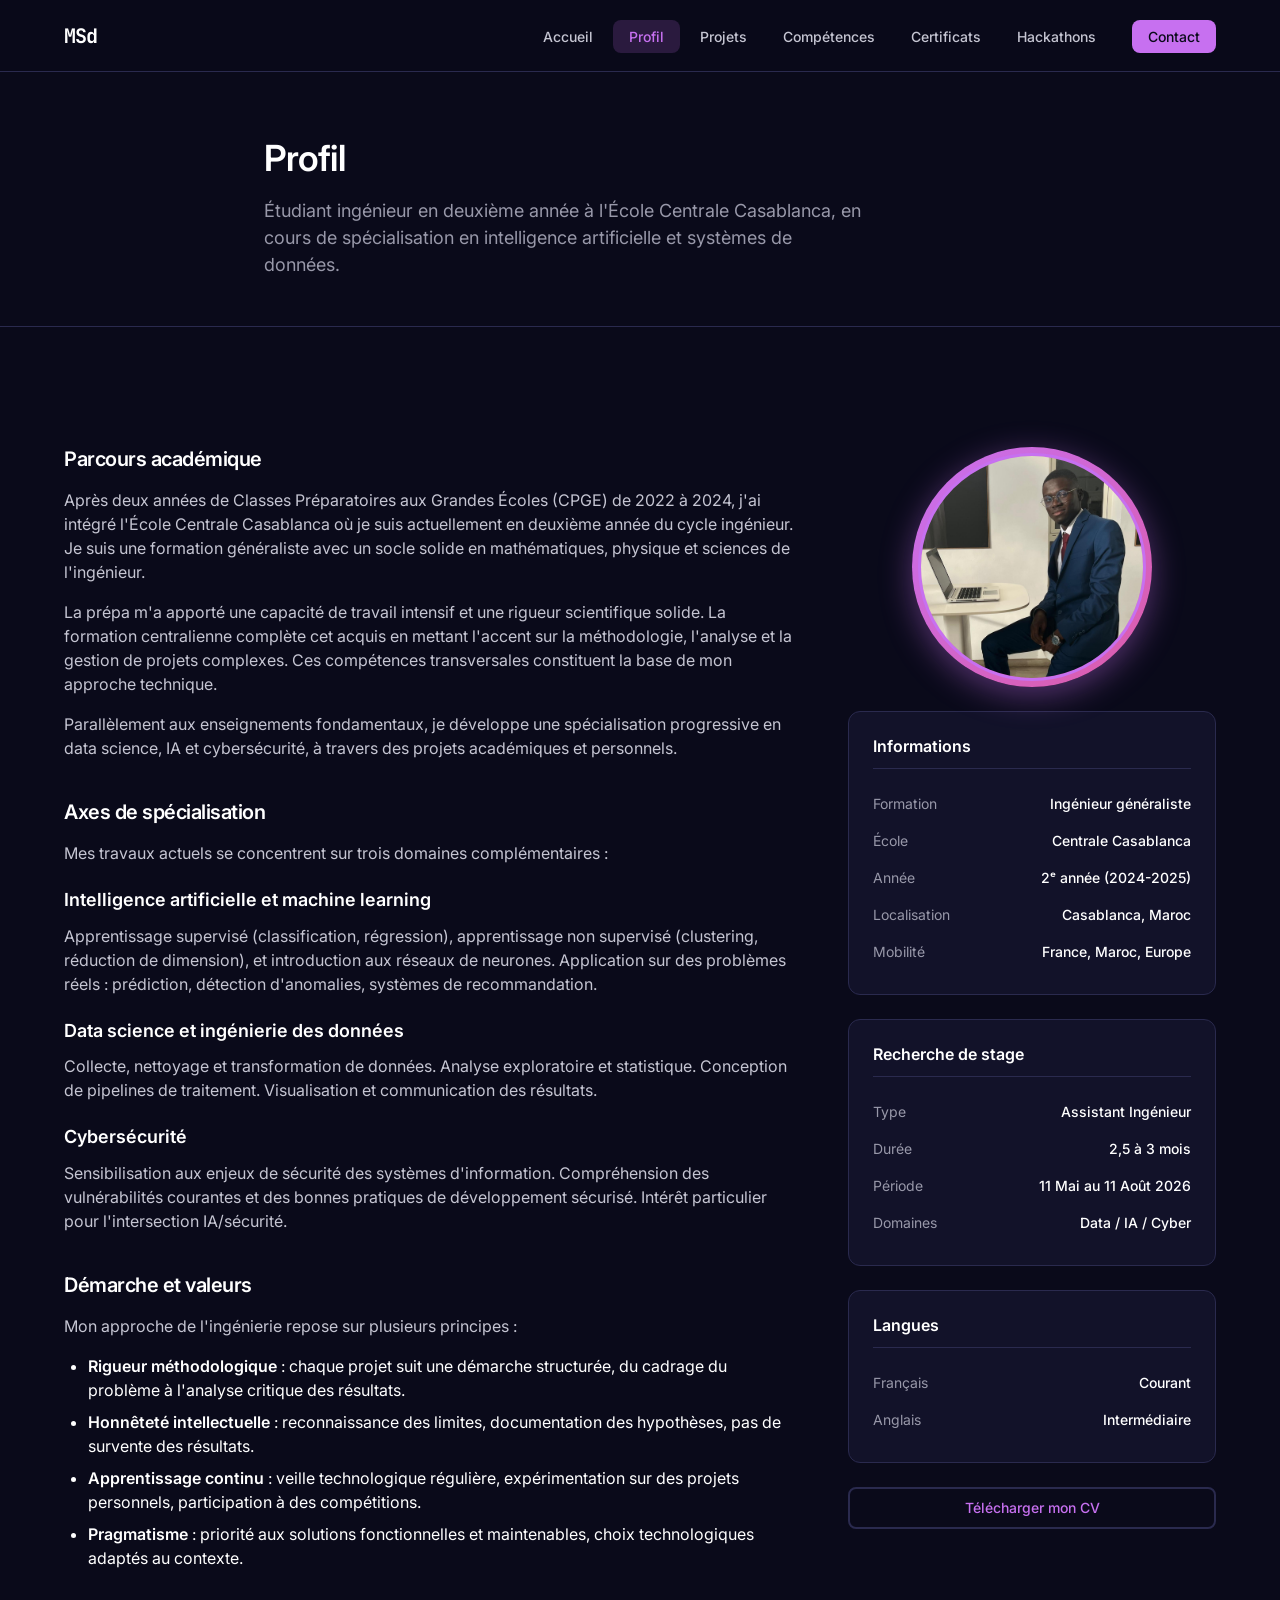
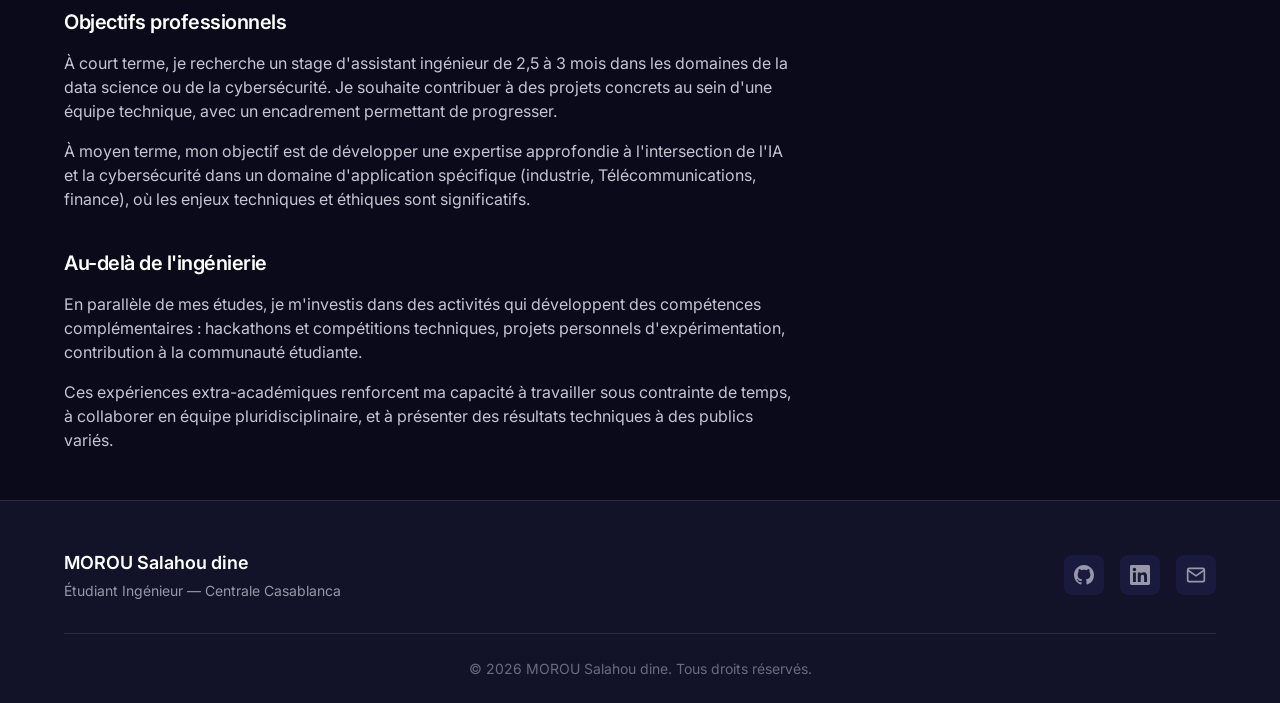
==== commit 7514785d: "Mise à jour" ====
--- a/about.html
+++ b/about.html
@@ -62,14 +62,18 @@
                 <div class="about-main">
                     <h2>Parcours académique</h2>
                     <p>
-                        Actuellement en deuxième année du cycle ingénieur à l'École Centrale 
-                        Casablanca, je suis une formation généraliste avec un socle solide en 
-                        mathématiques, physique et sciences de l'ingénieur.
-                    </p>
-                    <p>
-                        La formation centralienne met l'accent sur la rigueur méthodologique, 
-                        la capacité d'analyse et la gestion de projets complexes. Ces compétences 
-                        transversales constituent la base de mon approche technique.
+                        Après deux années de Classes Préparatoires aux Grandes Écoles (CPGE) 
+                        de 2022 à 2024, j'ai intégré l'École Centrale Casablanca où je suis 
+                        actuellement en deuxième année du cycle ingénieur. Je suis une formation 
+                        généraliste avec un socle solide en mathématiques, physique et sciences 
+                        de l'ingénieur.
+                    </p>
+                    <p>
+                        La prépa m'a apporté une capacité de travail intensif et une rigueur 
+                        scientifique solide. La formation centralienne complète cet acquis en 
+                        mettant l'accent sur la méthodologie, l'analyse et la gestion de projets 
+                        complexes. Ces compétences transversales constituent la base de mon 
+                        approche technique.
                     </p>
                     <p>
                         Parallèlement aux enseignements fondamentaux, je développe une 
@@ -165,6 +169,12 @@
 
                 <!-- Sidebar -->
                 <aside class="about-sidebar">
+                    <div class="sidebar-profile-image">
+                        <div class="profile-image-wrapper-sidebar">
+                            <img src="assets/profile.jpeg" alt="MOROU Salahou dine" class="profile-image-sidebar">
+                        </div>
+                    </div>
+                    
                     <div class="info-card">
                         <h3>Informations</h3>
                         <div class="info-item">
@@ -201,7 +211,8 @@
                         </div>
                         <div class="info-item">
                             <span class="info-label">Période</span>
-                            <span class="info-value">2026</span>
+                            <span class="info-value">11 Mai au 11 Août 
+                                2026</span>
                         </div>
                         <div class="info-item">
                             <span class="info-label">Domaines</span>
@@ -217,7 +228,7 @@
                         </div>
                         <div class="info-item">
                             <span class="info-label">Anglais</span>
-                            <span class="info-value">Professionnel</span>
+                            <span class="info-value">Intermédiaire</span>
                         </div>
                         
                     </div>
--- a/css/layout.css
+++ b/css/layout.css
@@ -206,8 +206,9 @@
 
 .hero-container {
     display: grid;
-    grid-template-columns: auto 1fr 1fr;
-    gap: var(--space-16);
+    grid-template-columns: 1fr 1fr;
+    grid-template-rows: auto 1fr;
+    gap: var(--space-8);
     align-items: center;
     max-width: var(--container-max);
     margin: 0 auto;
@@ -216,18 +217,20 @@
 
 /* Section de la photo de profil */
 .hero-profile {
+    grid-column: 1 / -1;
     display: flex;
     justify-content: center;
     align-items: center;
+    margin-bottom: var(--space-4);
 }
 
 .profile-image-wrapper {
-    width: 250px;
-    height: 250px;
+    width: 220px;
+    height: 220px;
     border-radius: 50%;
-    background-color: white;
-    padding: 10px;
-    box-shadow: 0 10px 30px rgba(0, 0, 0, 0.3);
+    background: linear-gradient(135deg, var(--color-accent-primary), var(--color-accent-secondary));
+    padding: 6px;
+    box-shadow: 0 10px 40px rgba(199, 112, 240, 0.4);
     display: flex;
     align-items: center;
     justify-content: center;
@@ -241,6 +244,13 @@
     border-radius: 50%;
     object-fit: cover;
     border: 3px solid var(--color-accent-primary);
+}
+
+.hero-content {
+    text-align: center;
+    display: flex;
+    flex-direction: column;
+    align-items: center;
 }
 
 .hero-subtitle {
@@ -382,17 +392,27 @@
 @media (max-width: 992px) {
     .hero-container {
         grid-template-columns: 1fr;
+        grid-template-rows: auto auto auto;
         text-align: center;
+        gap: var(--space-6);
     }
     
     .hero-profile {
-        order: -2;
-        margin-bottom: var(--space-8);
+        margin-bottom: var(--space-4);
+    }
+    
+    .hero-content {
+        grid-column: 1;
+    }
+    
+    .hero-visual {
+        grid-column: 1;
+        margin-top: var(--space-6);
     }
     
     .profile-image-wrapper {
-        width: 200px;
-        height: 200px;
+        width: 180px;
+        height: 180px;
     }
     
     .hero-title {
@@ -411,10 +431,6 @@
     
     .hero-status {
         margin: 0 auto;
-    }
-    
-    .hero-visual {
-        order: -1;
     }
     
     .hero-card {
--- a/css/pages.css
+++ b/css/pages.css
@@ -326,6 +326,32 @@
     padding: var(--space-12) 0;
 }
 
+.sidebar-profile-image {
+    display: flex;
+    justify-content: center;
+    margin-bottom: var(--space-6);
+}
+
+.profile-image-wrapper-sidebar {
+    width: 240px;
+    height: 240px;
+    border-radius: 50%;
+    background: linear-gradient(135deg, var(--color-accent-primary), var(--color-accent-secondary));
+    padding: 6px;
+    box-shadow: 0 8px 32px rgba(199, 112, 240, 0.4);
+    display: flex;
+    align-items: center;
+    justify-content: center;
+}
+
+.profile-image-sidebar {
+    width: 100%;
+    height: 100%;
+    border-radius: 50%;
+    object-fit: cover;
+    border: 3px solid var(--color-accent-primary);
+}
+
 .about-main h2 {
     font-size: var(--text-xl);
     margin-top: var(--space-10);
@@ -374,6 +400,11 @@
 }
 
 @media (max-width: 768px) {
+    .profile-image-wrapper-sidebar {
+        width: 200px;
+        height: 200px;
+    }
+    
     .about-content {
         grid-template-columns: 1fr;
     }
@@ -488,6 +519,33 @@
     margin-bottom: var(--space-2);
 }
 
+.project-visual {
+    margin: 0;
+    padding: var(--space-4);
+    background-color: var(--color-bg-tertiary);
+    border: 1px solid var(--color-border);
+    border-radius: var(--radius-lg);
+}
+
+.project-gallery {
+    display: grid;
+    gap: var(--space-4);
+    grid-template-columns: repeat(auto-fit, minmax(260px, 1fr));
+}
+
+.project-visual img {
+    display: block;
+    width: 100%;
+    height: auto;
+    border-radius: var(--radius-md);
+}
+
+.project-visual figcaption {
+    margin-top: var(--space-3);
+    font-size: var(--text-sm);
+    color: var(--color-text-tertiary);
+}
+
 /* ========================================
    PAGE SKILLS
    ======================================== */
@@ -673,6 +731,26 @@
     margin-bottom: var(--space-3);
 }
 
+.certificate-preview-link {
+    display: block;
+    margin-bottom: var(--space-4);
+    border: 1px solid var(--color-border);
+    border-radius: var(--radius-md);
+    overflow: hidden;
+    background-color: var(--color-bg-tertiary);
+    transition: border-color var(--transition-fast);
+}
+
+.certificate-preview-link:hover {
+    border-color: var(--color-accent-primary);
+}
+
+.certificate-preview-image {
+    display: block;
+    width: 100%;
+    height: auto;
+}
+
 .certificate-description {
     font-size: var(--text-sm);
     color: var(--color-text-secondary);
